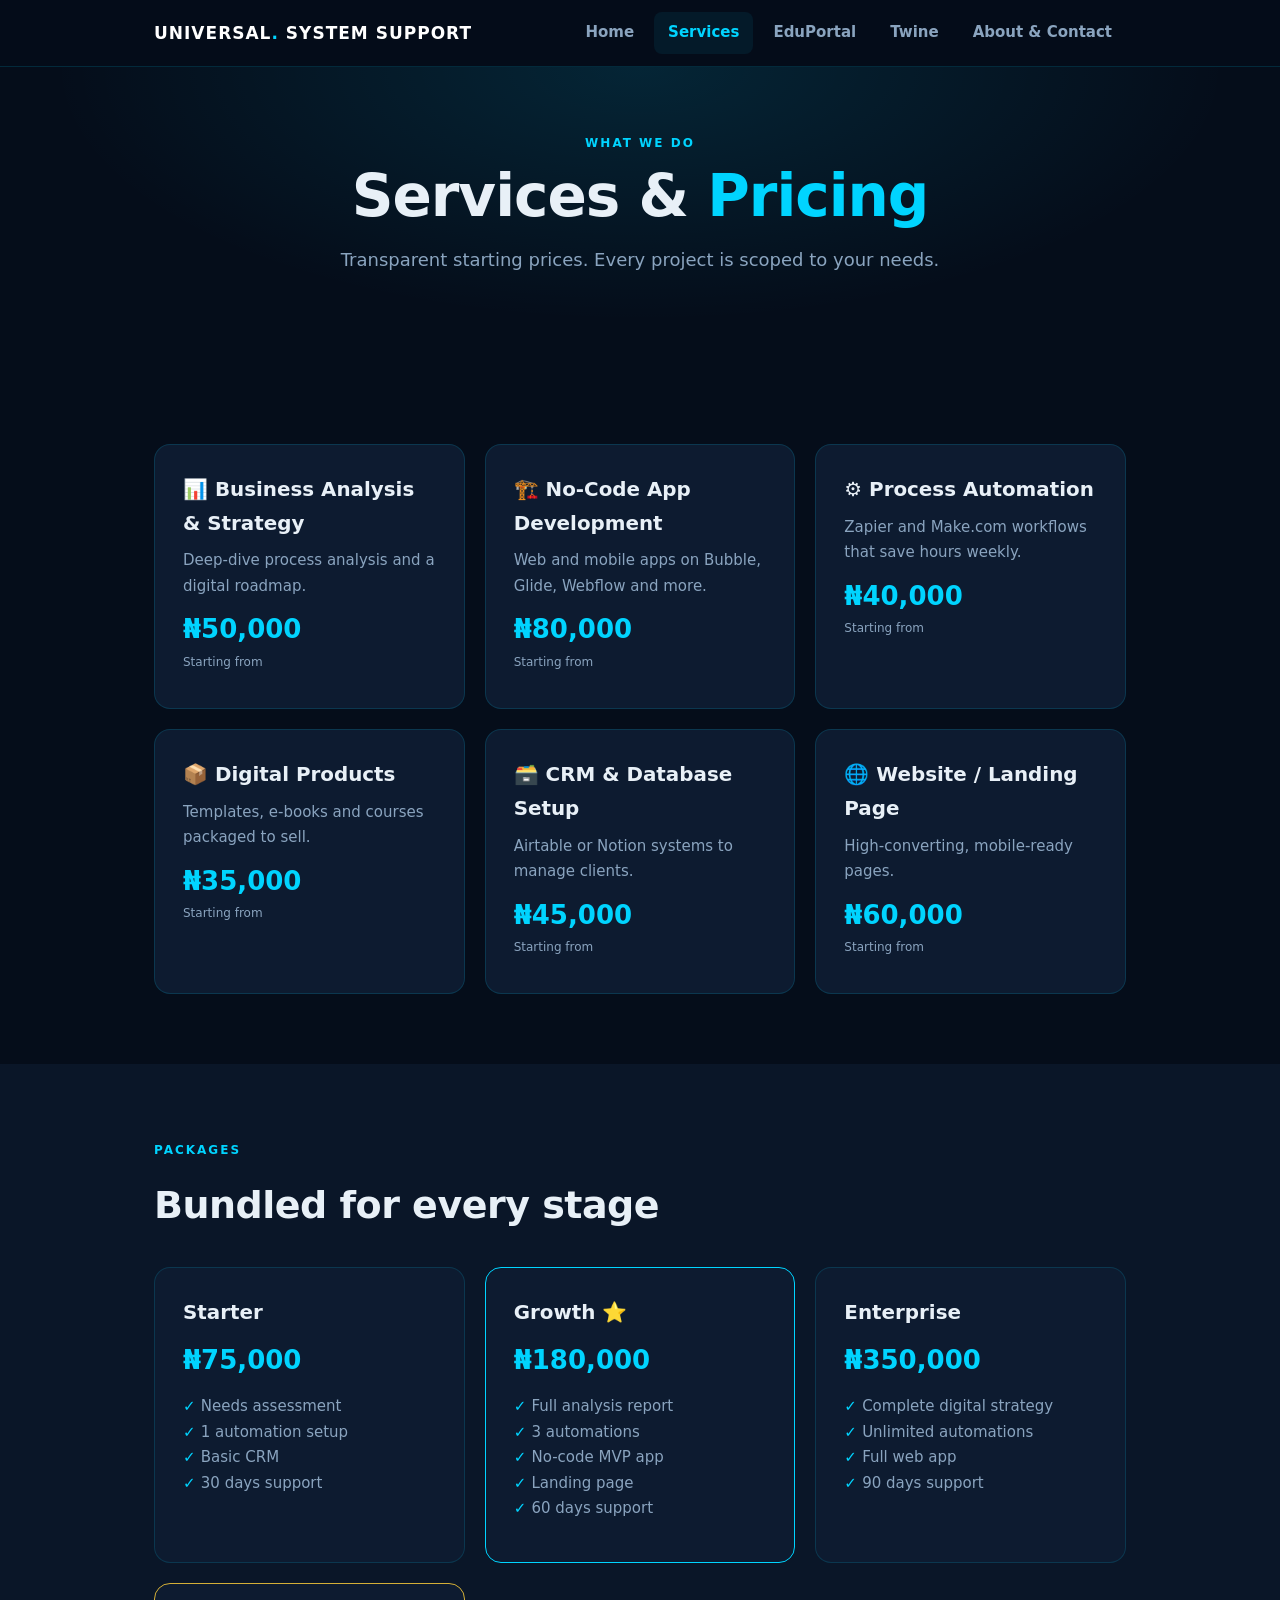
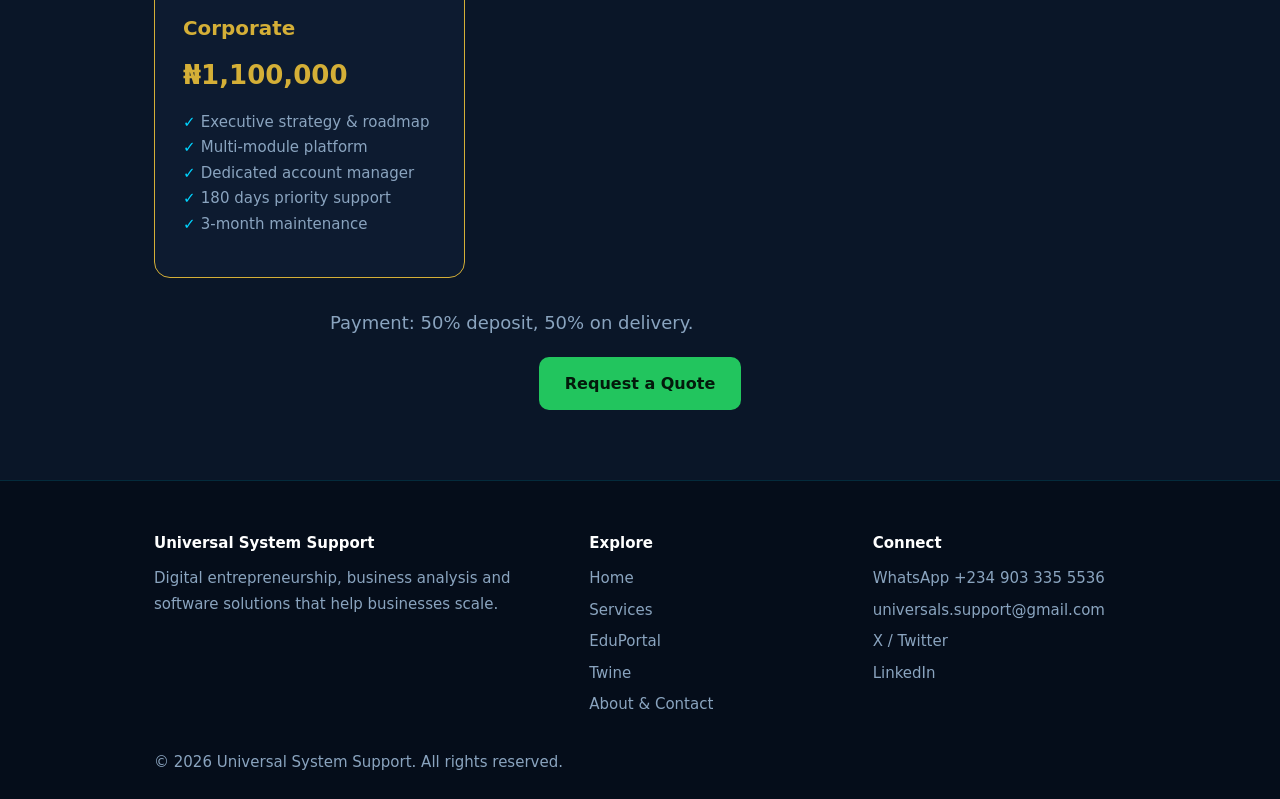
==== services.html @ 79f98f1e "Add files via upload" ====
<!DOCTYPE html><html lang="en"><head><meta charset="UTF-8"><meta name="viewport" content="width=device-width,initial-scale=1"><title>Services & Pricing — Universal System Support</title><link rel="stylesheet" href="/styles.css"></head>
<body data-page="services">
<main>
<section class="hero sm"><div class="wrap"><span class="tag">What We Do</span><h1>Services & <em>Pricing</em></h1><p class="lead">Transparent starting prices. Every project is scoped to your needs.</p></div></section>

<section><div class="wrap"><div class="grid">
<div class="card"><h3>📊 Business Analysis & Strategy</h3><p>Deep-dive process analysis and a digital roadmap.</p><div class="price">₦50,000<small>Starting from</small></div></div>
<div class="card"><h3>🏗️ No-Code App Development</h3><p>Web and mobile apps on Bubble, Glide, Webflow and more.</p><div class="price">₦80,000<small>Starting from</small></div></div>
<div class="card"><h3>⚙️ Process Automation</h3><p>Zapier and Make.com workflows that save hours weekly.</p><div class="price">₦40,000<small>Starting from</small></div></div>
<div class="card"><h3>📦 Digital Products</h3><p>Templates, e-books and courses packaged to sell.</p><div class="price">₦35,000<small>Starting from</small></div></div>
<div class="card"><h3>🗃️ CRM & Database Setup</h3><p>Airtable or Notion systems to manage clients.</p><div class="price">₦45,000<small>Starting from</small></div></div>
<div class="card"><h3>🌐 Website / Landing Page</h3><p>High-converting, mobile-ready pages.</p><div class="price">₦60,000<small>Starting from</small></div></div>
</div></div></section>

<section class="alt"><div class="wrap"><span class="tag">Packages</span><h2>Bundled for every stage</h2>
<div class="grid">
<div class="card"><h3>Starter</h3><div class="price">₦75,000</div><ul><li>Needs assessment</li><li>1 automation setup</li><li>Basic CRM</li><li>30 days support</li></ul></div>
<div class="card" style="border-color:var(--cy)"><h3>Growth ⭐</h3><div class="price">₦180,000</div><ul><li>Full analysis report</li><li>3 automations</li><li>No-code MVP app</li><li>Landing page</li><li>60 days support</li></ul></div>
<div class="card"><h3>Enterprise</h3><div class="price">₦350,000</div><ul><li>Complete digital strategy</li><li>Unlimited automations</li><li>Full web app</li><li>90 days support</li></ul></div>
<div class="card" style="border-color:#d4af37"><h3 style="color:#d4af37">Corporate</h3><div class="price" style="color:#d4af37">₦1,100,000</div><ul><li>Executive strategy & roadmap</li><li>Multi-module platform</li><li>Dedicated account manager</li><li>180 days priority support</li><li>3-month maintenance</li></ul></div>
</div>
<p class="lead" style="margin:30px auto 0">Payment: 50% deposit, 50% on delivery.</p>
<div class="row" style="margin-top:18px"><a class="btn g" href="https://wa.me/2349033355536?text=Hi%20USS%2C%20I%27d%20like%20a%20quote" target="_blank">Request a Quote</a></div></div></section>
</main>
<script src="/site.js"></script></body></html>
---- styles.css ----
:root{--bg:#050d1a;--bg2:#0a1628;--card:#0d1b30;--cy:#00d4ff;--tx:#e8f0f7;--mu:#8aa4bf;--bd:rgba(0,212,255,.15);--gr:#22c55e}
*{box-sizing:border-box;margin:0;padding:0}
html{scroll-behavior:smooth}
body{font:17px/1.7 system-ui,-apple-system,Segoe UI,Roboto,sans-serif;background:var(--bg);color:var(--tx)}
a{color:var(--cy);text-decoration:none}
.wrap{max-width:1100px;margin:0 auto;padding:0 5%}
header{position:sticky;top:0;z-index:50;background:rgba(5,13,26,.95);backdrop-filter:blur(14px);border-bottom:1px solid var(--bd)}
header .wrap{display:flex;align-items:center;justify-content:space-between;height:66px}
.logo{font-weight:800;letter-spacing:1px;color:#fff}.logo span{color:var(--cy)}
nav{display:flex;gap:6px}
nav a{color:var(--mu);padding:8px 14px;border-radius:8px;font-weight:600;font-size:15px}
nav a:hover,nav a.on{color:var(--cy);background:rgba(0,212,255,.07)}
.burger{display:none;background:none;border:1px solid var(--bd);color:var(--cy);font-size:22px;padding:2px 10px;border-radius:8px}
.hero{padding:90px 0 70px;text-align:center;background:radial-gradient(ellipse at 50% 0,rgba(0,212,255,.12),transparent 65%)}
.hero.sm{padding:60px 0 40px}
.tag{display:inline-block;font-size:12px;font-weight:700;letter-spacing:2px;text-transform:uppercase;color:var(--cy);margin-bottom:12px}
h1{font-size:clamp(32px,6vw,58px);line-height:1.1;letter-spacing:-1px;margin-bottom:16px}
h1 em{font-style:normal;color:var(--cy)}
h2{font-size:clamp(26px,4vw,38px);margin-bottom:12px;letter-spacing:-.5px}
.lead{color:var(--mu);max-width:620px;margin:0 auto 28px;font-size:18px}
section{padding:70px 0}.alt{background:var(--bg2)}
.grid{display:grid;grid-template-columns:repeat(auto-fit,minmax(260px,1fr));gap:20px;margin-top:30px}
.card{background:var(--card);border:1px solid var(--bd);border-radius:16px;padding:28px;transition:.25s}
.card:hover{transform:translateY(-4px);border-color:var(--cy)}
.card h3{margin-bottom:8px}.card p,.card li{color:var(--mu);font-size:15px}
.card ul{list-style:none;margin:12px 0}.card li:before{content:"✓ ";color:var(--cy);font-weight:700}
.price{font-size:26px;font-weight:800;color:var(--cy);margin:8px 0}
.price small{display:block;font-size:12px;color:var(--mu);font-weight:400}
.btn{display:inline-block;background:var(--cy);color:#04101c;font-weight:700;padding:13px 26px;border-radius:10px;border:0;cursor:pointer;font-size:16px}
.btn:hover{filter:brightness(1.1)}
.btn.o{background:transparent;color:var(--cy);border:1.5px solid var(--bd)}
.btn.g{background:var(--gr);color:#031a0b}
.row{display:flex;gap:12px;justify-content:center;flex-wrap:wrap}
.split{display:grid;grid-template-columns:1fr 1fr;gap:40px;align-items:start}
form{display:grid;gap:12px}
input,select,textarea{width:100%;background:#050d1a;border:1.5px solid var(--bd);color:#fff;border-radius:10px;padding:13px 15px;font:inherit;font-size:16px}
input:focus,select:focus,textarea:focus{outline:0;border-color:var(--cy)}
footer{border-top:1px solid var(--bd);padding:50px 0 24px;color:var(--mu);font-size:15px}
.fg{display:grid;grid-template-columns:1.6fr 1fr 1fr;gap:30px;margin-bottom:26px}
footer h4{color:#fff;margin-bottom:10px}footer a{display:block;color:var(--mu);margin-bottom:6px}
.eg{--cy:#4ade80;--bd:rgba(34,197,94,.2)}
@media(max-width:800px){nav{display:none;position:absolute;top:66px;left:0;right:0;flex-direction:column;background:var(--bg);padding:12px 5%;border-bottom:1px solid var(--bd)}nav.open{display:flex}.burger{display:block}.split,.fg{grid-template-columns:1fr}}
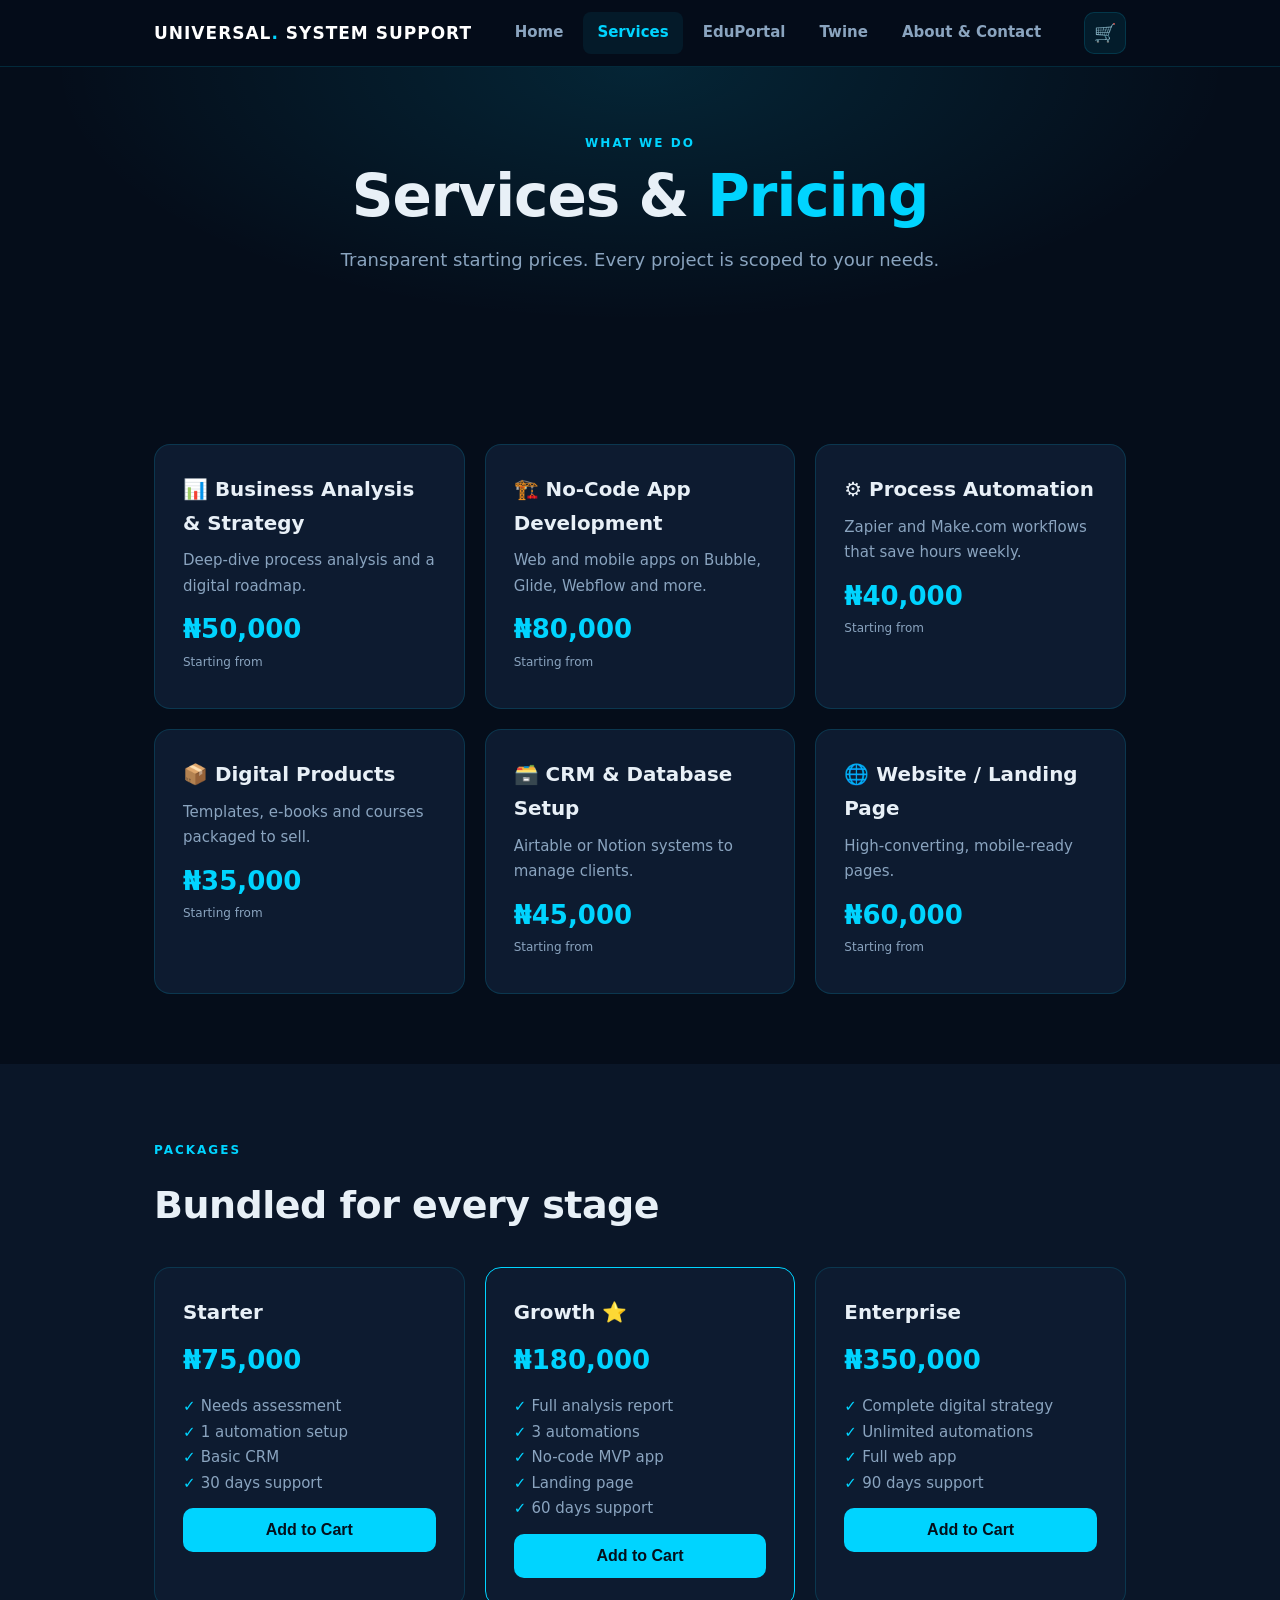
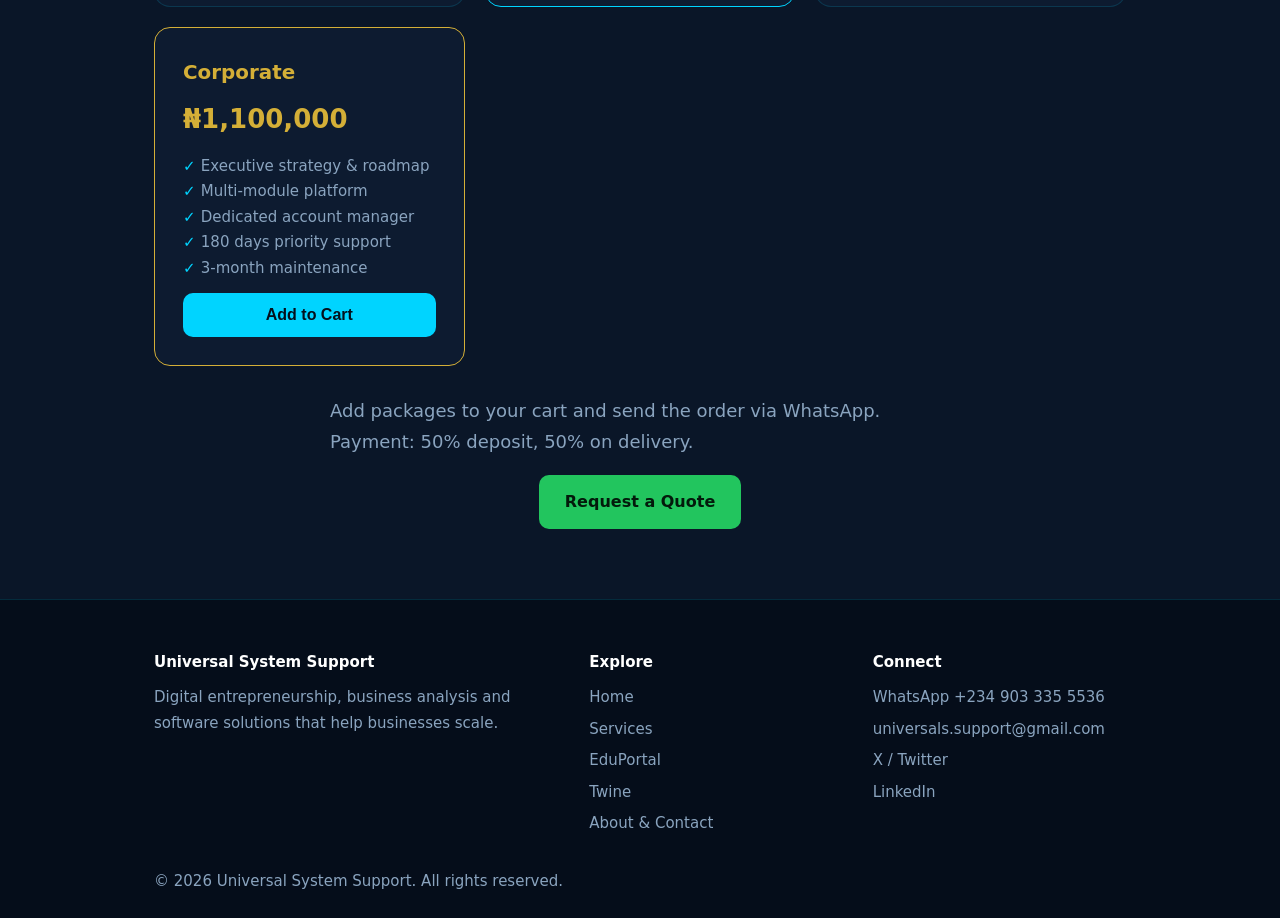
==== commit a2b6a8a8: "Update services.html" ====
--- a/services.html
+++ b/services.html
@@ -14,12 +14,12 @@
 
 <section class="alt"><div class="wrap"><span class="tag">Packages</span><h2>Bundled for every stage</h2>
 <div class="grid">
-<div class="card"><h3>Starter</h3><div class="price">₦75,000</div><ul><li>Needs assessment</li><li>1 automation setup</li><li>Basic CRM</li><li>30 days support</li></ul></div>
-<div class="card" style="border-color:var(--cy)"><h3>Growth ⭐</h3><div class="price">₦180,000</div><ul><li>Full analysis report</li><li>3 automations</li><li>No-code MVP app</li><li>Landing page</li><li>60 days support</li></ul></div>
-<div class="card"><h3>Enterprise</h3><div class="price">₦350,000</div><ul><li>Complete digital strategy</li><li>Unlimited automations</li><li>Full web app</li><li>90 days support</li></ul></div>
-<div class="card" style="border-color:#d4af37"><h3 style="color:#d4af37">Corporate</h3><div class="price" style="color:#d4af37">₦1,100,000</div><ul><li>Executive strategy & roadmap</li><li>Multi-module platform</li><li>Dedicated account manager</li><li>180 days priority support</li><li>3-month maintenance</li></ul></div>
+<div class="card"><h3>Starter</h3><div class="price">₦75,000</div><ul><li>Needs assessment</li><li>1 automation setup</li><li>Basic CRM</li><li>30 days support</li></ul><button class="btn" style="width:100%" data-add="p1|Starter Package|75000">Add to Cart</button></div>
+<div class="card" style="border-color:var(--cy)"><h3>Growth ⭐</h3><div class="price">₦180,000</div><ul><li>Full analysis report</li><li>3 automations</li><li>No-code MVP app</li><li>Landing page</li><li>60 days support</li></ul><button class="btn" style="width:100%" data-add="p2|Growth Package|180000">Add to Cart</button></div>
+<div class="card"><h3>Enterprise</h3><div class="price">₦350,000</div><ul><li>Complete digital strategy</li><li>Unlimited automations</li><li>Full web app</li><li>90 days support</li></ul><button class="btn" style="width:100%" data-add="p3|Enterprise Package|350000">Add to Cart</button></div>
+<div class="card" style="border-color:#d4af37"><h3 style="color:#d4af37">Corporate</h3><div class="price" style="color:#d4af37">₦1,100,000</div><ul><li>Executive strategy & roadmap</li><li>Multi-module platform</li><li>Dedicated account manager</li><li>180 days priority support</li><li>3-month maintenance</li></ul><button class="btn" style="width:100%" data-add="p4|Corporate Package|1100000">Add to Cart</button></div>
 </div>
-<p class="lead" style="margin:30px auto 0">Payment: 50% deposit, 50% on delivery.</p>
+<p class="lead" style="margin:30px auto 0">Add packages to your cart and send the order via WhatsApp. Payment: 50% deposit, 50% on delivery.</p>
 <div class="row" style="margin-top:18px"><a class="btn g" href="https://wa.me/2349033355536?text=Hi%20USS%2C%20I%27d%20like%20a%20quote" target="_blank">Request a Quote</a></div></div></section>
 </main>
 <script src="/site.js"></script></body></html>
--- a/styles.css
+++ b/styles.css
@@ -40,3 +40,15 @@
 footer h4{color:#fff;margin-bottom:10px}footer a{display:block;color:var(--mu);margin-bottom:6px}
 .eg{--cy:#4ade80;--bd:rgba(34,197,94,.2)}
 @media(max-width:800px){nav{display:none;position:absolute;top:66px;left:0;right:0;flex-direction:column;background:var(--bg);padding:12px 5%;border-bottom:1px solid var(--bd)}nav.open{display:flex}.burger{display:block}.split,.fg{grid-template-columns:1fr}}
+.hr{display:flex;gap:10px;align-items:center}
+.cartb{position:relative;background:rgba(0,212,255,.08);border:1px solid var(--bd);color:#fff;font-size:18px;width:42px;height:42px;border-radius:10px;cursor:pointer}
+.cartb b{display:none;position:absolute;top:-6px;right:-6px;background:var(--cy);color:#04101c;font-size:11px;width:19px;height:19px;border-radius:50%;align-items:center;justify-content:center}
+.ov{position:fixed;inset:0;background:rgba(0,0,0,.6);opacity:0;pointer-events:none;transition:.3s;z-index:90}.ov.on{opacity:1;pointer-events:auto}
+.cart{position:fixed;top:0;right:0;bottom:0;width:min(380px,100%);background:var(--bg2);border-left:1px solid var(--bd);z-index:100;transform:translateX(100%);transition:transform .3s;display:flex;flex-direction:column}.cart.on{transform:none}
+.chd{display:flex;justify-content:space-between;align-items:center;padding:20px;border-bottom:1px solid var(--bd)}
+.cbody{flex:1;overflow-y:auto;padding:10px 20px}.ce{text-align:center;color:var(--mu);padding:60px 10px}
+.ci{display:flex;justify-content:space-between;gap:12px;padding:16px 0;border-bottom:1px solid var(--bd)}
+.cp{color:var(--cy);font-weight:700;margin:2px 0 8px}
+.cq{display:flex;align-items:center;gap:12px}.cq button{width:30px;height:30px;border-radius:8px;border:1px solid var(--bd);background:rgba(0,212,255,.08);color:var(--cy);font-size:18px;cursor:pointer}
+.cx{background:none;border:0;color:var(--mu);font-size:18px;cursor:pointer}
+.cfoot{padding:20px;border-top:1px solid var(--bd)}.ct{display:flex;justify-content:space-between;margin-bottom:14px;font-size:20px}.ct strong{color:var(--cy)}
